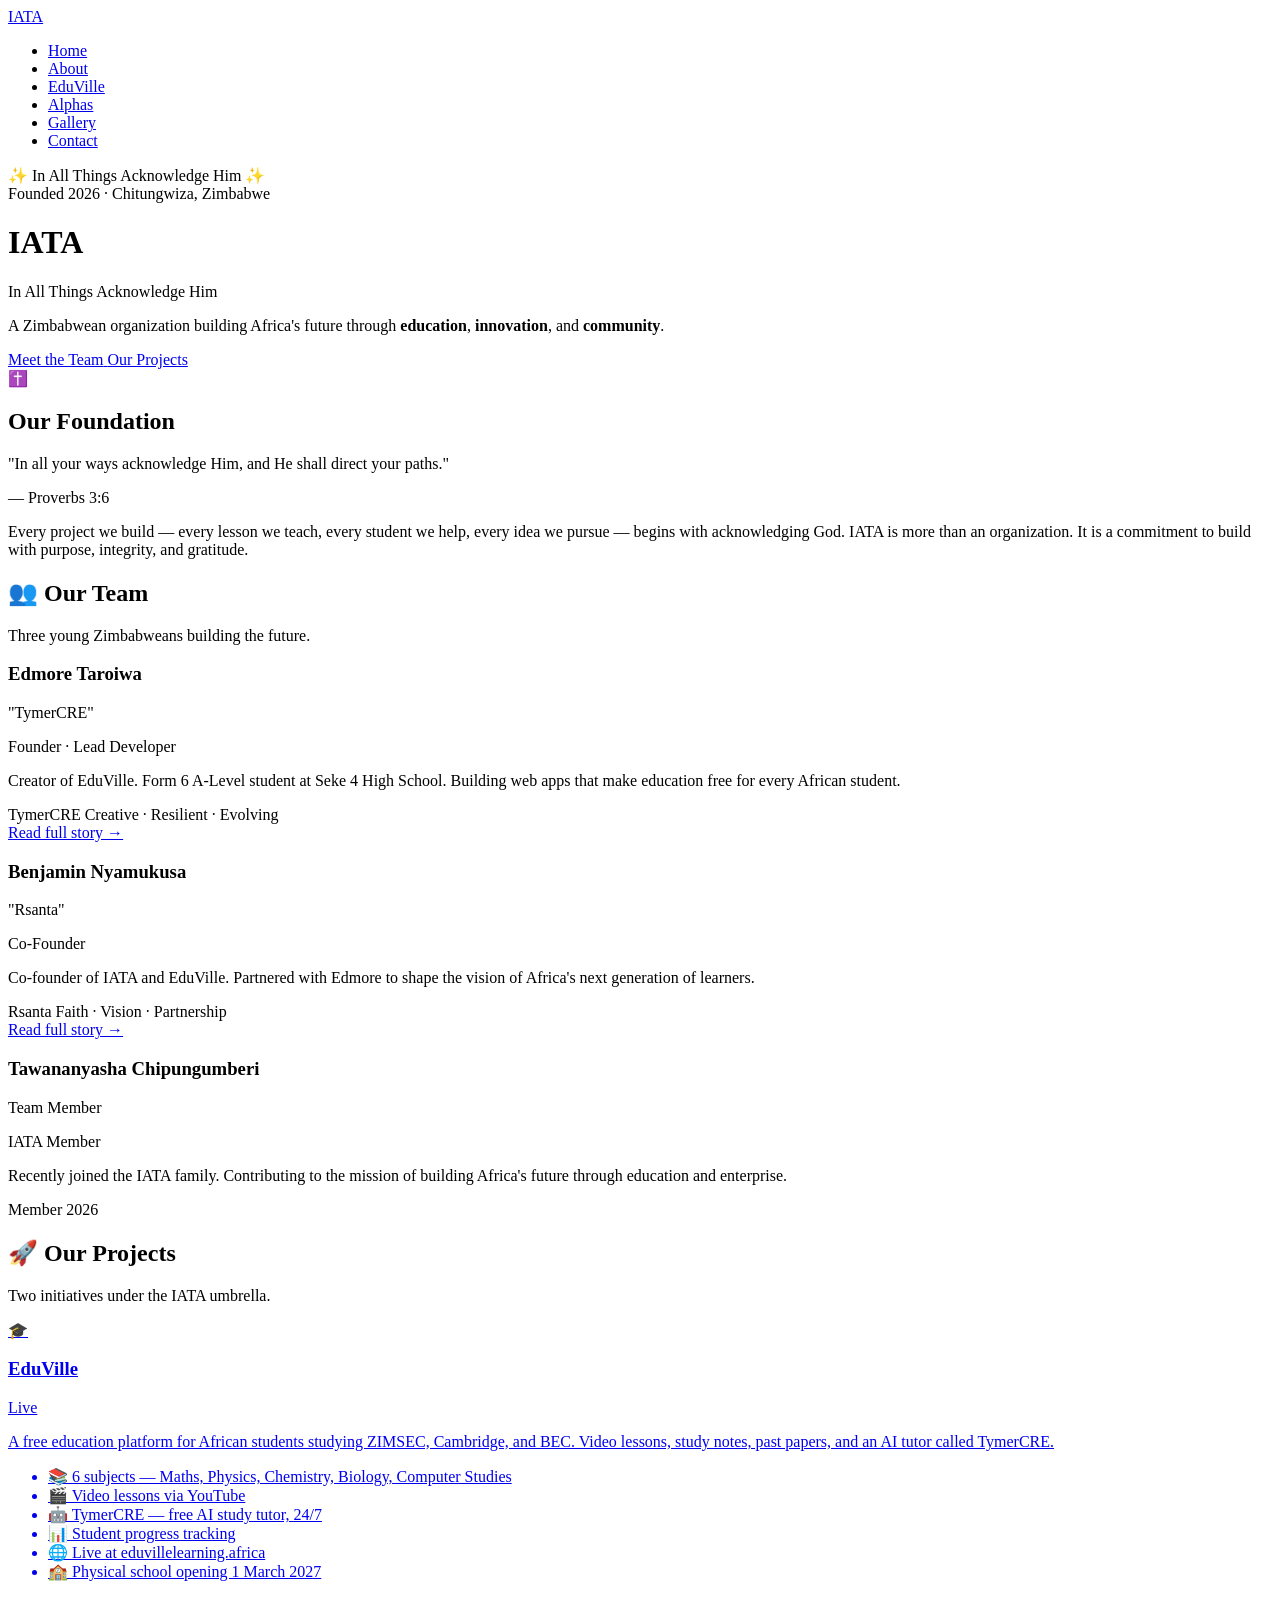
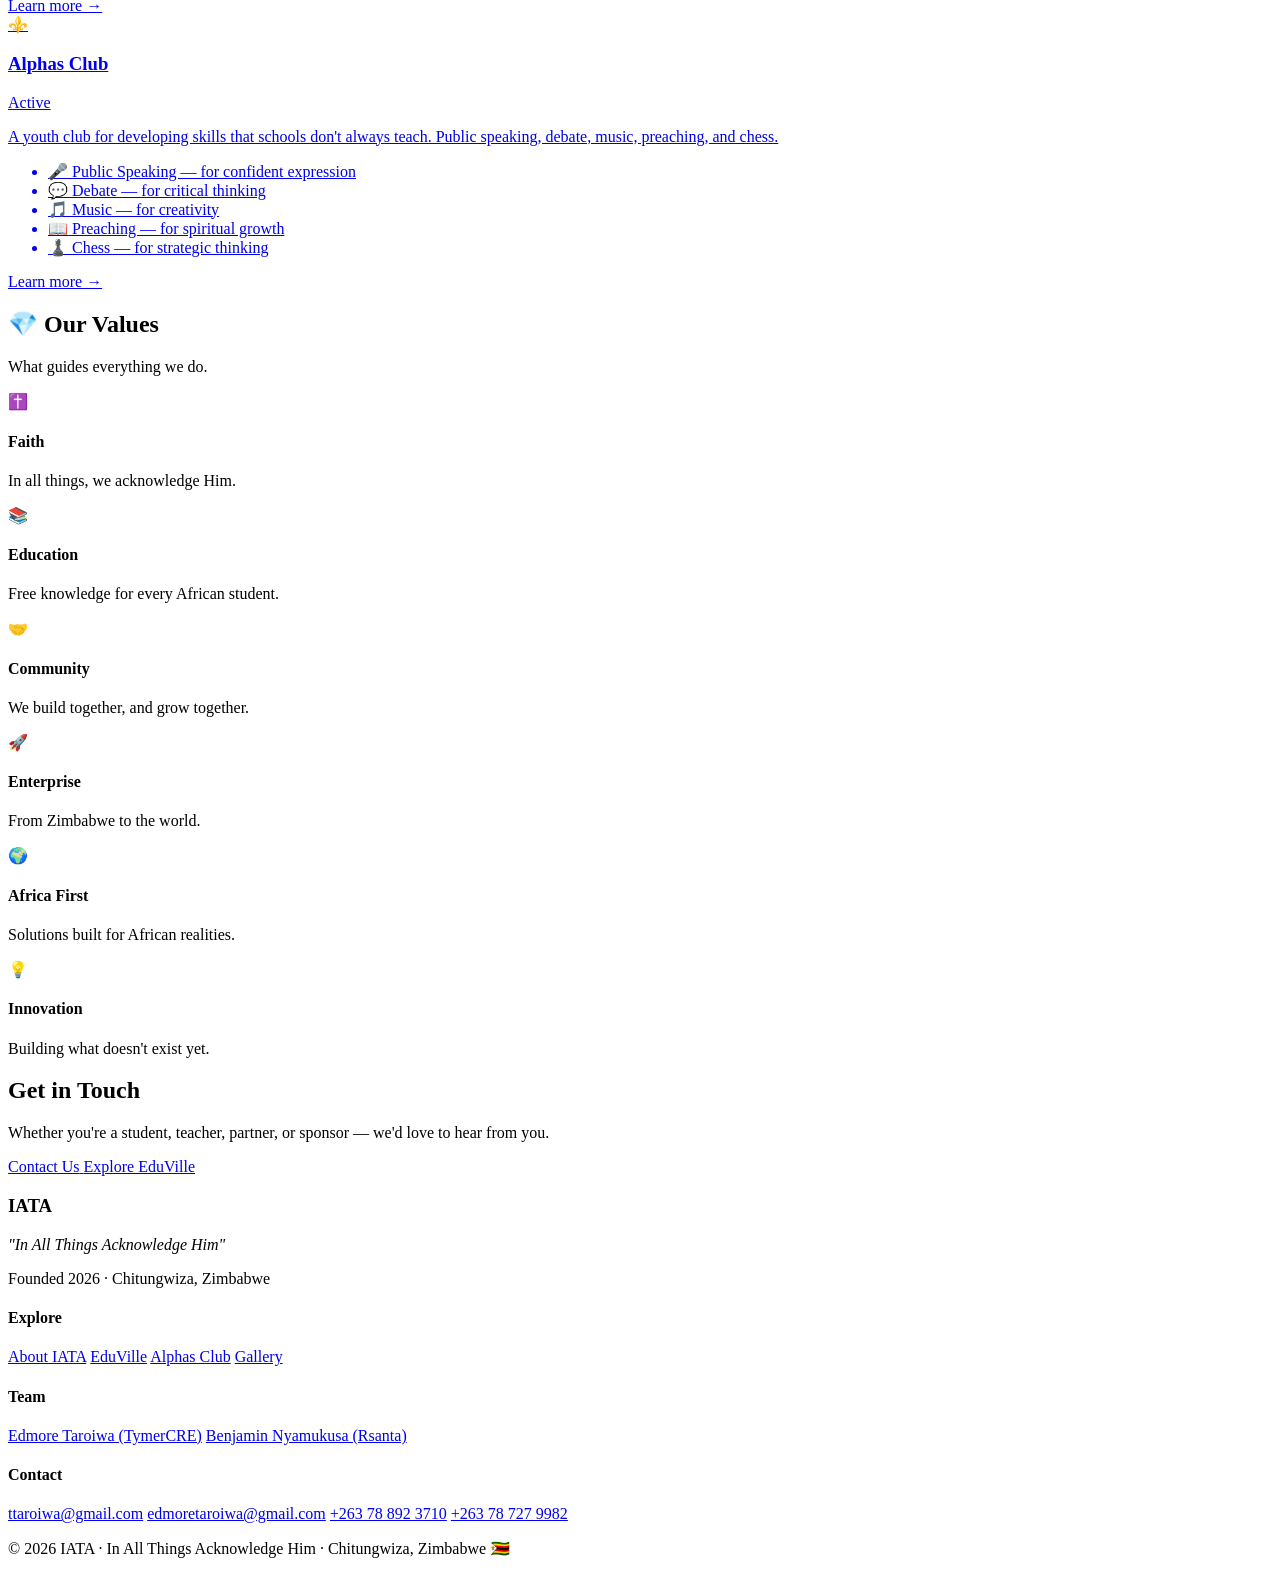
==== index.html @ 7bd31d56 "Create index.html for IATA website Added complete HTML structure for the IATA website, including met" ====
<!DOCTYPE html>
<html lang="en">
<head>
  <meta charset="UTF-8">
  <meta name="viewport" content="width=device-width, initial-scale=1.0">
  <title>IATA — In All Things Acknowledge Him</title>
  <meta name="description" content="IATA is a Zimbabwean organization founded in 2026 by Edmore Taroiwa and Benjamin Nyamukusa. Home of EduVille (free education platform) and Alphas Club (public speaking, debate, music, chess).">
  <meta name="keywords" content="IATA, In All Things Acknowledge Him, Edmore Taroiwa, Benjamin Nyamukusa, TymerCRE, Rsanta, EduVille, Alphas Club, Chitungwiza, Zimbabwe">
  <meta name="theme-color" content="#0d1117">
  <link rel="icon" type="image/png" href="assets/images/logo-iata.png">

  <!-- Open Graph -->
  <meta property="og:title" content="IATA — In All Things Acknowledge Him">
  <meta property="og:description" content="A Zimbabwean organization building Africa's future through education, innovation, and community.">
  <meta property="og:type" content="website">
  <meta property="og:url" content="https://iata-group.github.io/">

  <!-- Fonts -->
  <link rel="preconnect" href="https://fonts.googleapis.com">
  <link rel="preconnect" href="https://fonts.gstatic.com" crossorigin>
  <link href="https://fonts.googleapis.com/css2?family=Cormorant+Garamond:ital,wght@0,500;0,700;1,500&family=Instrument+Sans:wght@400;500;600;700&family=JetBrains+Mono:wght@400;500&display=swap" rel="stylesheet">

  <!-- CSS -->
  <link rel="stylesheet" href="assets/css/style.css">

  <!-- Lucide Icons -->
  <script src="https://unpkg.com/lucide@latest"></script>
</head>
<body>

  <!-- NAVBAR -->
  <nav class="navbar" aria-label="Main">
    <a href="index.html" class="logo">
      <img src="assets/images/logo-iata.png" alt="IATA" class="logo-img" onerror="this.style.display='none'; this.nextElementSibling.style.display='inline';">
      <span class="logo-fallback" style="display:none;">IATA</span>
    </a>

    <ul class="nav-links">
      <li><a href="index.html" class="active">Home</a></li>
      <li><a href="iata.html">About</a></li>
      <li><a href="eduville.html">EduVille</a></li>
      <li><a href="alphas.html">Alphas</a></li>
      <li><a href="gallery.html">Gallery</a></li>
      <li><a href="contact.html" class="btn-contact">Contact</a></li>
    </ul>
  </nav>

  <!-- MOTTO BAR -->
  <div class="motto-bar">✨ In All Things Acknowledge Him ✨</div>

  <!-- HERO -->
  <header class="hero">
    <div class="hero-badge">Founded 2026 · Chitungwiza, Zimbabwe</div>
    <h1>IATA</h1>
    <p class="hero-subtitle">In All Things Acknowledge Him</p>
    <p class="hero-mission">A Zimbabwean organization building Africa's future through <strong>education</strong>, <strong>innovation</strong>, and <strong>community</strong>.</p>

    <div class="hero-actions">
      <a href="#team" class="btn btn-gold">
        <i data-lucide="users" class="icon"></i>
        <span>Meet the Team</span>
      </a>
      <a href="#projects" class="btn btn-outline">
        <i data-lucide="rocket" class="icon"></i>
        <span>Our Projects</span>
      </a>
    </div>
  </header>

  <!-- MISSION -->
  <section class="section mission-section">
    <div class="container">
      <div class="mission-card">
        <div class="mission-icon">✝️</div>
        <h2>Our Foundation</h2>
        <p class="mission-quote">"In all your ways acknowledge Him, and He shall direct your paths."</p>
        <p class="mission-reference">— Proverbs 3:6</p>
        <p class="mission-text">Every project we build — every lesson we teach, every student we help, every idea we pursue — begins with acknowledging God. IATA is more than an organization. It is a commitment to build with purpose, integrity, and gratitude.</p>
      </div>
    </div>
  </section>

  <!-- TEAM -->
  <section id="team" class="section">
    <div class="container">
      <div class="section-heading-row">
        <h2 class="section-heading">👥 Our Team</h2>
        <p class="section-sub">Three young Zimbabweans building the future.</p>
      </div>

      <div class="team-grid">

        <!-- Edmore -->
        <div class="team-card">
          <div class="team-photo">
            <img src="assets/images/edmore.jpg" alt="Edmore Taroiwa" onerror="this.style.display='none'; this.parentElement.classList.add('placeholder');">
            <div class="photo-placeholder" style="display:none;">👨‍💻</div>
          </div>
          <div class="team-info">
            <h3>Edmore Taroiwa</h3>
            <p class="team-nickname">"TymerCRE"</p>
            <p class="team-role">Founder · Lead Developer</p>
            <p class="team-bio">Creator of EduVille. Form 6 A-Level student at Seke 4 High School. Building web apps that make education free for every African student.</p>
            <div class="team-tags">
              <span class="tag tag-gold">TymerCRE</span>
              <span class="tag">Creative · Resilient · Evolving</span>
            </div>
            <a href="edmore.html" class="team-link">Read full story →</a>
          </div>
        </div>

        <!-- Benjamin -->
        <div class="team-card">
          <div class="team-photo">
            <img src="assets/images/benjamin.jpg" alt="Benjamin Nyamukusa" onerror="this.style.display='none'; this.parentElement.classList.add('placeholder');">
            <div class="photo-placeholder" style="display:none;">👨‍🎓</div>
          </div>
          <div class="team-info">
            <h3>Benjamin Nyamukusa</h3>
            <p class="team-nickname">"Rsanta"</p>
            <p class="team-role">Co-Founder</p>
            <p class="team-bio">Co-founder of IATA and EduVille. Partnered with Edmore to shape the vision of Africa's next generation of learners.</p>
            <div class="team-tags">
              <span class="tag tag-gold">Rsanta</span>
              <span class="tag">Faith · Vision · Partnership</span>
            </div>
            <a href="benjamin.html" class="team-link">Read full story →</a>
          </div>
        </div>

        <!-- Tawananyasha -->
        <div class="team-card">
          <div class="team-photo">
            <img src="assets/images/tawananyasha.jpg" alt="Tawananyasha Chipungumberi" onerror="this.style.display='none'; this.parentElement.classList.add('placeholder');">
            <div class="photo-placeholder" style="display:none;">👤</div>
          </div>
          <div class="team-info">
            <h3>Tawananyasha Chipungumberi</h3>
            <p class="team-nickname">Team Member</p>
            <p class="team-role">IATA Member</p>
            <p class="team-bio">Recently joined the IATA family. Contributing to the mission of building Africa's future through education and enterprise.</p>
            <div class="team-tags">
              <span class="tag">Member 2026</span>
            </div>
          </div>
        </div>

      </div>
    </div>
  </section>

  <!-- PROJECTS -->
  <section id="projects" class="section">
    <div class="container">
      <div class="section-heading-row">
        <h2 class="section-heading">🚀 Our Projects</h2>
        <p class="section-sub">Two initiatives under the IATA umbrella.</p>
      </div>

      <div class="projects-grid">

        <!-- EduVille -->
        <a href="eduville.html" class="project-card">
          <div class="project-header">
            <div class="project-icon">🎓</div>
            <h3>EduVille</h3>
            <span class="badge">Live</span>
          </div>
          <p class="project-desc">A free education platform for African students studying ZIMSEC, Cambridge, and BEC. Video lessons, study notes, past papers, and an AI tutor called TymerCRE.</p>
          <ul class="project-features">
            <li>📚 6 subjects — Maths, Physics, Chemistry, Biology, Computer Studies</li>
            <li>🎬 Video lessons via YouTube</li>
            <li>🤖 TymerCRE — free AI study tutor, 24/7</li>
            <li>📊 Student progress tracking</li>
            <li>🌐 Live at eduvillelearning.africa</li>
            <li>🏫 Physical school opening 1 March 2027</li>
          </ul>
          <div class="project-footer">
            <span>Learn more →</span>
          </div>
        </a>

        <!-- Alphas Club -->
        <a href="alphas.html" class="project-card">
          <div class="project-header">
            <div class="project-icon">⚜️</div>
            <h3>Alphas Club</h3>
            <span class="badge">Active</span>
          </div>
          <p class="project-desc">A youth club for developing skills that schools don't always teach. Public speaking, debate, music, preaching, and chess.</p>
          <ul class="project-features">
            <li>🎤 Public Speaking — for confident expression</li>
            <li>💬 Debate — for critical thinking</li>
            <li>🎵 Music — for creativity</li>
            <li>📖 Preaching — for spiritual growth</li>
            <li>♟️ Chess — for strategic thinking</li>
          </ul>
          <div class="project-footer">
            <span>Learn more →</span>
          </div>
        </a>

      </div>
    </div>
  </section>

  <!-- VALUES -->
  <section class="section values-section">
    <div class="container">
      <div class="section-heading-row">
        <h2 class="section-heading">💎 Our Values</h2>
        <p class="section-sub">What guides everything we do.</p>
      </div>

      <div class="values-grid">

        <div class="value-card">
          <div class="value-icon">✝️</div>
          <h4>Faith</h4>
          <p>In all things, we acknowledge Him.</p>
        </div>

        <div class="value-card">
          <div class="value-icon">📚</div>
          <h4>Education</h4>
          <p>Free knowledge for every African student.</p>
        </div>

        <div class="value-card">
          <div class="value-icon">🤝</div>
          <h4>Community</h4>
          <p>We build together, and grow together.</p>
        </div>

        <div class="value-card">
          <div class="value-icon">🚀</div>
          <h4>Enterprise</h4>
          <p>From Zimbabwe to the world.</p>
        </div>

        <div class="value-card">
          <div class="value-icon">🌍</div>
          <h4>Africa First</h4>
          <p>Solutions built for African realities.</p>
        </div>

        <div class="value-card">
          <div class="value-icon">💡</div>
          <h4>Innovation</h4>
          <p>Building what doesn't exist yet.</p>
        </div>

      </div>
    </div>
  </section>

  <!-- CTA -->
  <section class="section cta-section">
    <div class="container">
      <div class="cta-card">
        <h2>Get in Touch</h2>
        <p>Whether you're a student, teacher, partner, or sponsor — we'd love to hear from you.</p>
        <div class="cta-actions">
          <a href="contact.html" class="btn btn-gold">
            <i data-lucide="mail" class="icon"></i>
            <span>Contact Us</span>
          </a>
          <a href="eduville.html" class="btn btn-outline">
            <i data-lucide="book-open" class="icon"></i>
            <span>Explore EduVille</span>
          </a>
        </div>
      </div>
    </div>
  </section>

  <!-- FOOTER -->
  <footer>
    <div class="footer-content">

      <div class="footer-col">
        <h3>IATA</h3>
        <p class="footer-motto"><em>"In All Things Acknowledge Him"</em></p>
        <p>Founded 2026 · Chitungwiza, Zimbabwe</p>
      </div>

      <div class="footer-col">
        <h4>Explore</h4>
        <a href="iata.html">About IATA</a>
        <a href="eduville.html">EduVille</a>
        <a href="alphas.html">Alphas Club</a>
        <a href="gallery.html">Gallery</a>
      </div>

      <div class="footer-col">
        <h4>Team</h4>
        <a href="edmore.html">Edmore Taroiwa (TymerCRE)</a>
        <a href="benjamin.html">Benjamin Nyamukusa (Rsanta)</a>
      </div>

      <div class="footer-col">
        <h4>Contact</h4>
        <a href="mailto:ttaroiwa@gmail.com">ttaroiwa@gmail.com</a>
        <a href="mailto:edmoretaroiwa@gmail.com">edmoretaroiwa@gmail.com</a>
        <a href="tel:+263788923710">+263 78 892 3710</a>
        <a href="tel:+263787279982">+263 78 727 9982</a>
      </div>

    </div>
    <p class="copyright">© 2026 IATA · In All Things Acknowledge Him · Chitungwiza, Zimbabwe 🇿🇼</p>
  </footer>

  <script>
    document.addEventListener('DOMContentLoaded', () => {
      if (typeof lucide !== 'undefined') lucide.createIcons();

      // Smooth scroll for anchor links
      document.querySelectorAll('a[href^="#"]').forEach(link => {
        link.addEventListener('click', (e) => {
          const target = document.querySelector(link.getAttribute('href'));
          if (target) {
            e.preventDefault();
            target.scrollIntoView({ behavior: 'smooth' });
          }
        });
      });
    });
  </script>

</body>
</html>
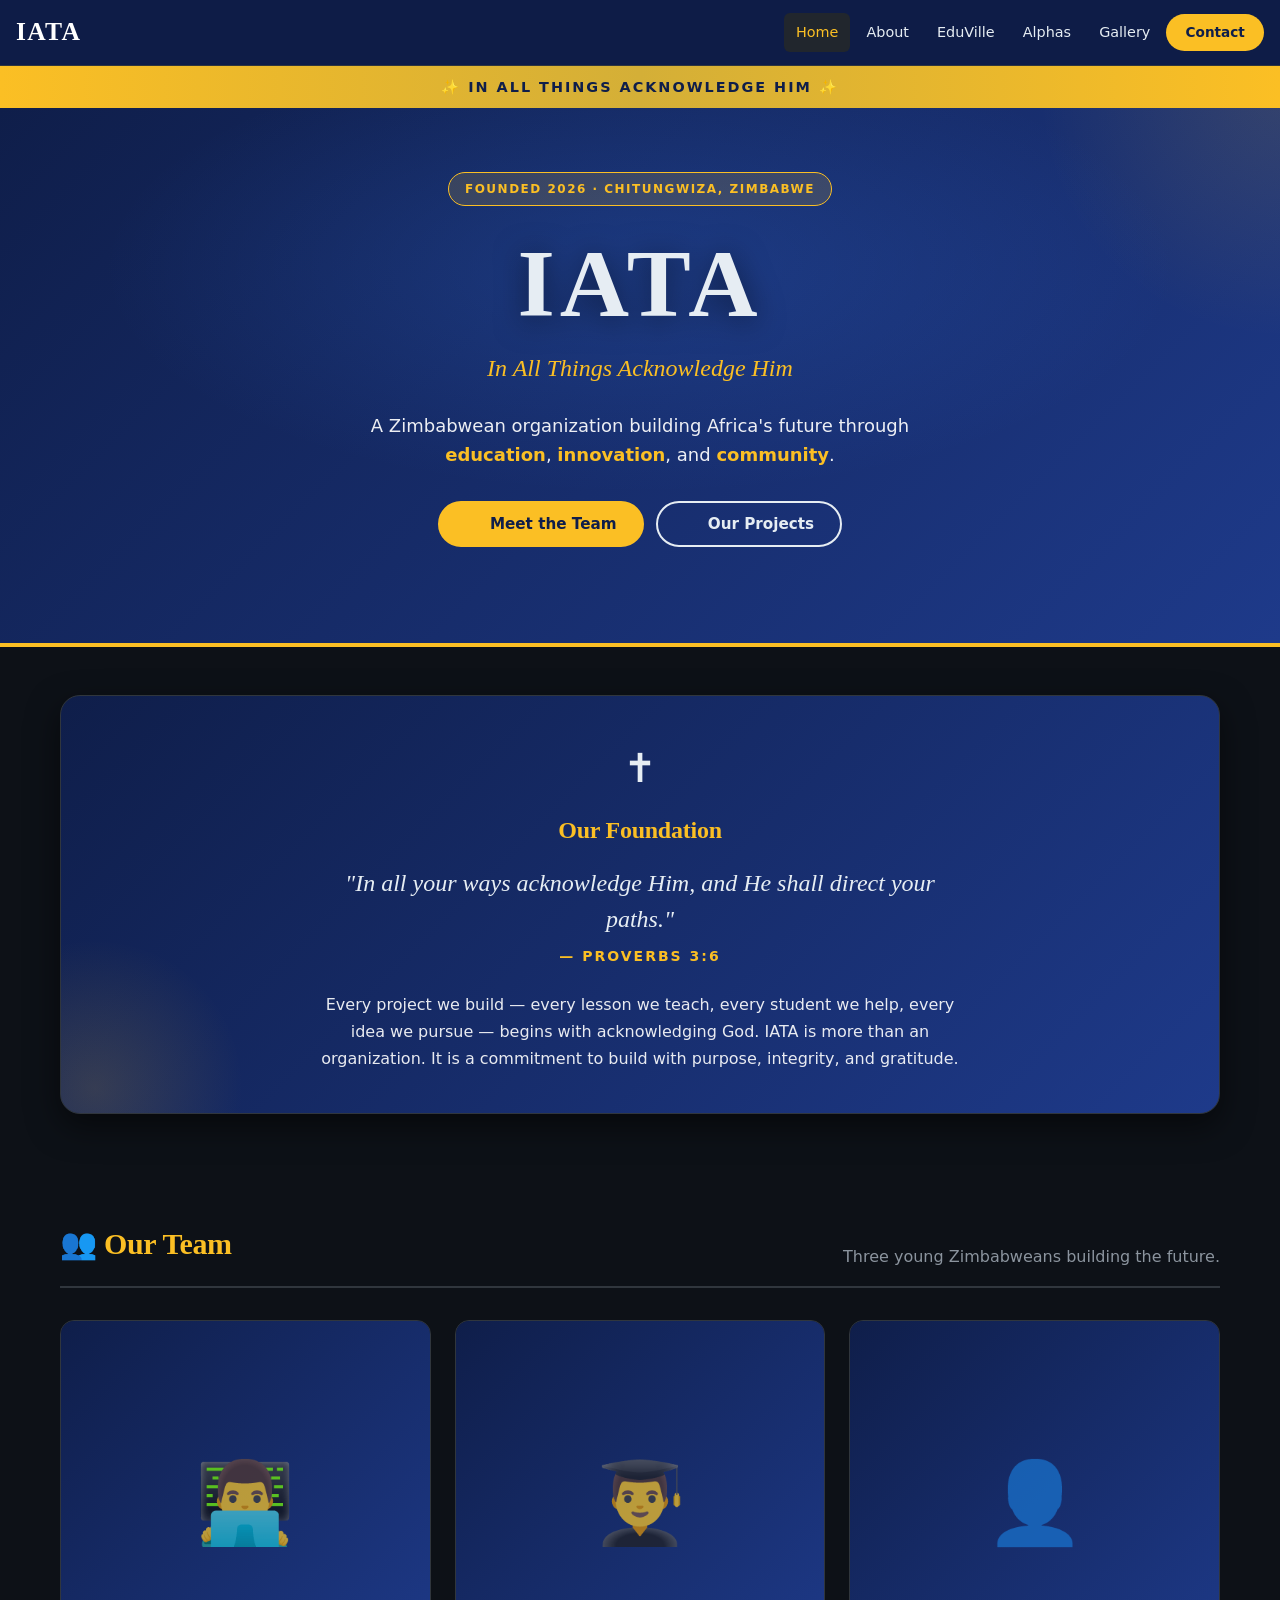
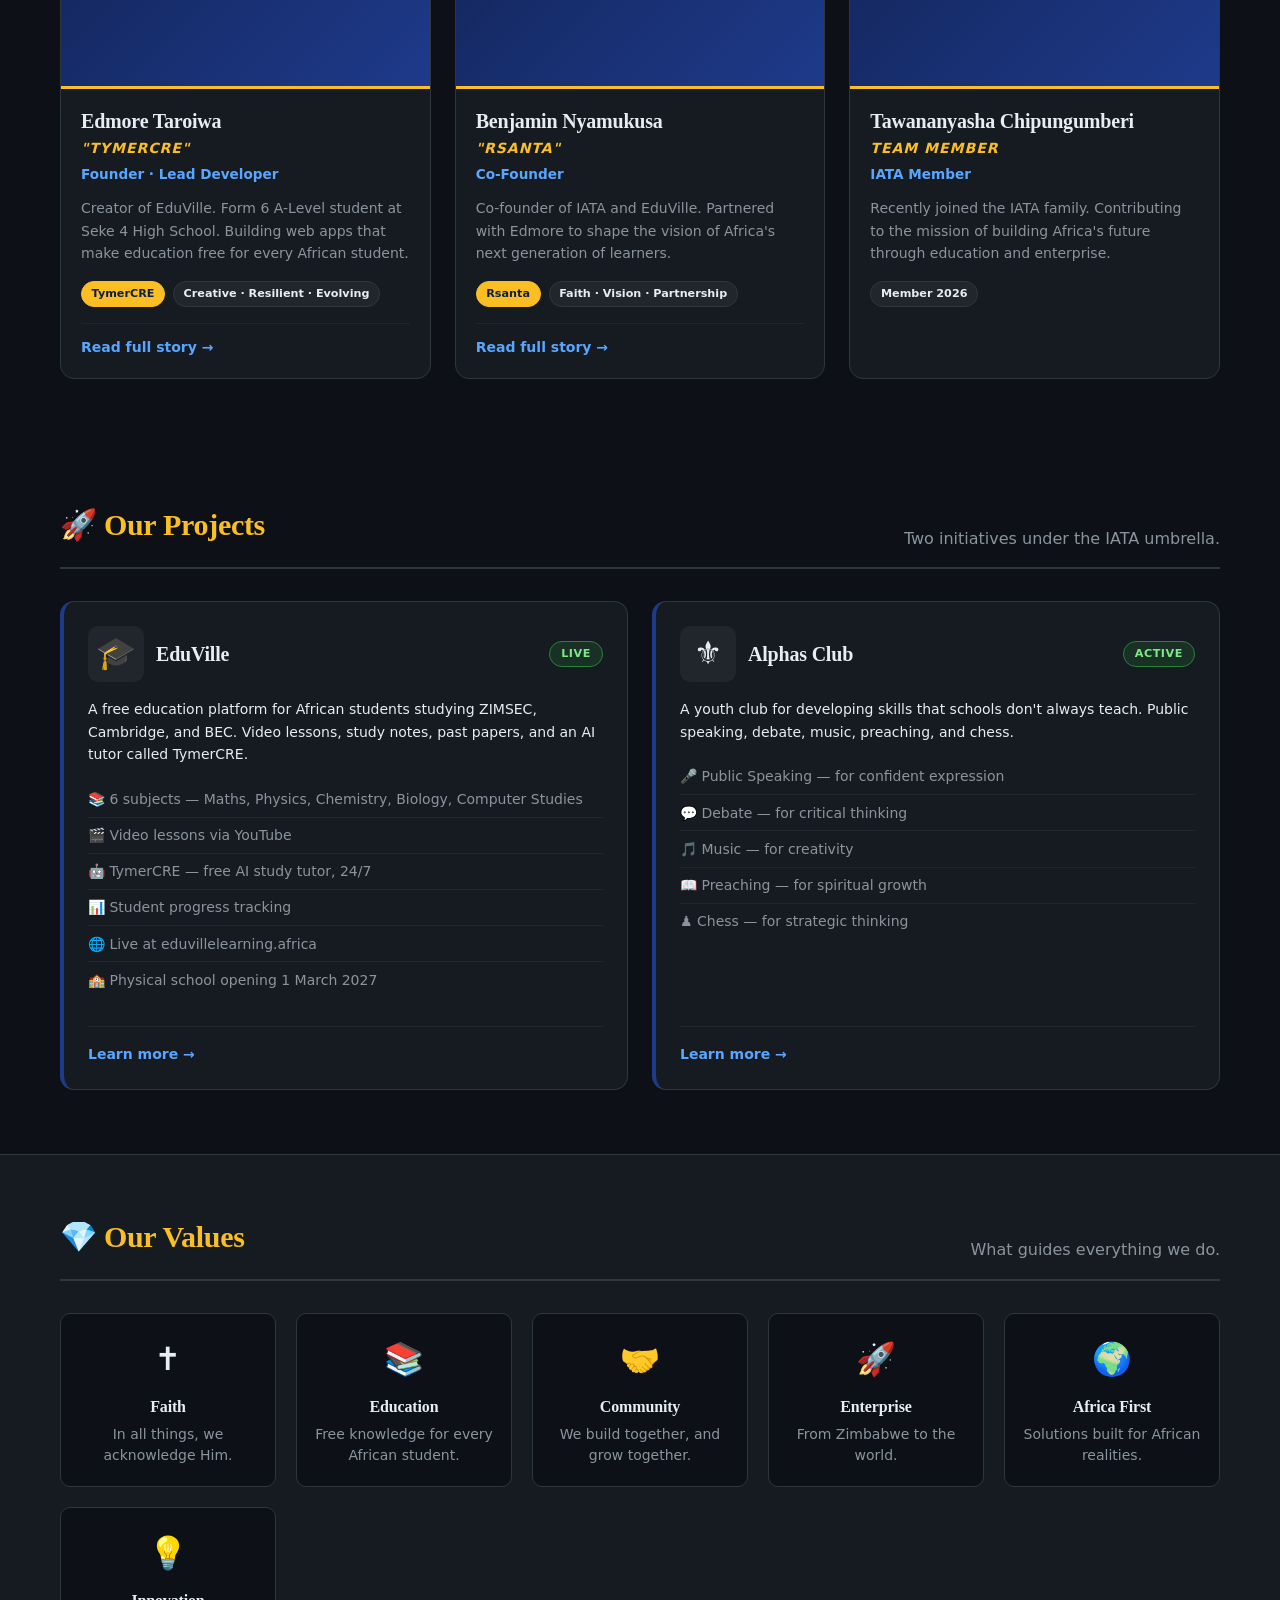
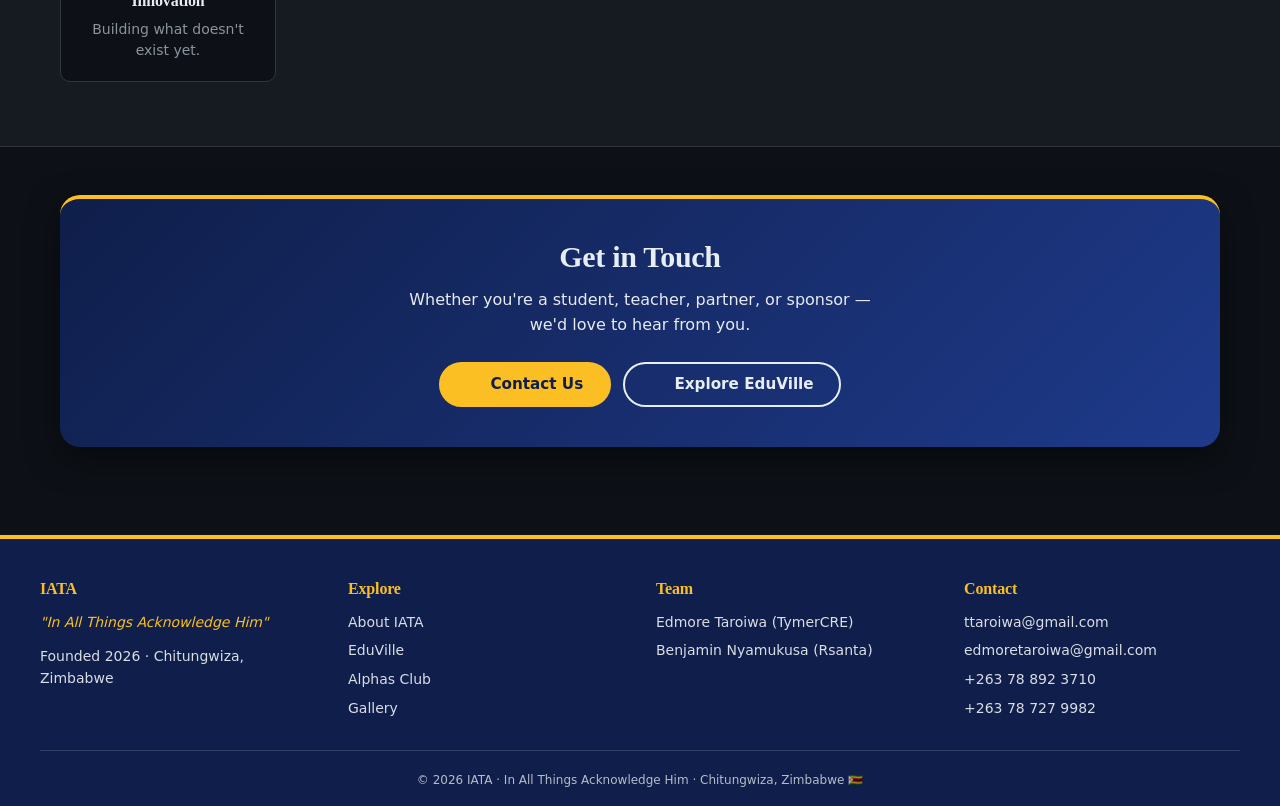
==== commit b8431b88: "Update index.html" ====
--- a/index.html
+++ b/index.html
@@ -7,6 +7,7 @@
   <meta name="description" content="IATA is a Zimbabwean organization founded in 2026 by Edmore Taroiwa and Benjamin Nyamukusa. Home of EduVille (free education platform) and Alphas Club (public speaking, debate, music, chess).">
   <meta name="keywords" content="IATA, In All Things Acknowledge Him, Edmore Taroiwa, Benjamin Nyamukusa, TymerCRE, Rsanta, EduVille, Alphas Club, Chitungwiza, Zimbabwe">
   <meta name="theme-color" content="#0d1117">
+<meta name="google-site-verification" content="qO4XvCnkP1AVlIOcgRaOkLqeZWPzgrWXomGRmd2XZ2I" />
   <link rel="icon" type="image/png" href="assets/images/logo-iata.png">
 
   <!-- Open Graph -->
--- a/assets/css/style.css
+++ b/assets/css/style.css
@@ -0,0 +1,1475 @@
+/* ============================================================
+   IATA — In All Things Acknowledge Him
+   Complete Design System
+   ============================================================ */
+
+/* ============================================================
+   1. DESIGN TOKENS
+   ============================================================ */
+
+:root {
+  /* Backgrounds */
+  --bg-primary:      #0d1117;
+  --bg-secondary:    #161b22;
+  --bg-tertiary:     #21262d;
+  --bg-elevated:     #30363d;
+
+  /* Text */
+  --text-primary:    #e6edf3;
+  --text-secondary:  #8b949e;
+  --text-bright:     #ffffff;
+  --text-dim:        #6e7681;
+
+  /* Brand — IATA */
+  --iata-blue:       #1E3A8A;
+  --iata-blue-light: #58a6ff;
+  --iata-blue-dark:  #0F1E4A;
+  --gold:            #FBBF24;
+  --gold-dark:       #D4AF37;
+
+  /* Accents */
+  --green:           #238636;
+  --green-hover:     #2ea043;
+  --purple:          #a371f7;
+  --red:             #da3633;
+
+  /* Borders */
+  --border:          #30363d;
+  --border-muted:    #21262d;
+  --border-strong:   #484f58;
+
+  /* Shadows */
+  --shadow-sm:  0 1px 3px rgba(0, 0, 0, 0.3);
+  --shadow-md:  0 4px 12px rgba(0, 0, 0, 0.4);
+  --shadow-lg:  0 12px 32px rgba(0, 0, 0, 0.5);
+  --shadow-glow: 0 10px 40px rgba(251, 191, 36, 0.15);
+
+  /* Radii */
+  --r-sm:  6px;
+  --r-md:  10px;
+  --r-lg:  14px;
+  --r-xl:  20px;
+  --r-full: 999px;
+
+  /* Spacing */
+  --s-1:  0.25rem;
+  --s-2:  0.5rem;
+  --s-3:  0.75rem;
+  --s-4:  1rem;
+  --s-5:  1.25rem;
+  --s-6:  1.5rem;
+  --s-8:  2rem;
+  --s-10: 2.5rem;
+  --s-12: 3rem;
+  --s-16: 4rem;
+
+  /* Fonts */
+  --font-body: 'Instrument Sans', system-ui, -apple-system, BlinkMacSystemFont, sans-serif;
+  --font-head: 'Cormorant Garamond', Georgia, serif;
+  --font-mono: 'JetBrains Mono', monospace;
+
+  /* Sizes */
+  --fs-xs:   0.75rem;
+  --fs-sm:   0.875rem;
+  --fs-base: 1rem;
+  --fs-lg:   1.125rem;
+  --fs-xl:   1.25rem;
+  --fs-2xl:  1.5rem;
+  --fs-3xl:  1.875rem;
+  --fs-4xl:  2.25rem;
+  --fs-5xl:  3rem;
+
+  /* Motion */
+  --ease: cubic-bezier(0.4, 0, 0.2, 1);
+  --dur-fast: 150ms;
+  --dur-base: 250ms;
+  --dur-slow: 400ms;
+}
+
+/* ============================================================
+   2. RESET & BASE
+   ============================================================ */
+
+*, *::before, *::after {
+  margin: 0;
+  padding: 0;
+  box-sizing: border-box;
+}
+
+html {
+  -webkit-text-size-adjust: 100%;
+  scroll-behavior: smooth;
+  scroll-padding-top: 80px;
+}
+
+body {
+  font-family: var(--font-body);
+  font-size: var(--fs-base);
+  line-height: 1.6;
+  color: var(--text-primary);
+  background: var(--bg-primary);
+  -webkit-font-smoothing: antialiased;
+  overflow-x: hidden;
+}
+
+img {
+  max-width: 100%;
+  height: auto;
+  display: block;
+}
+
+a {
+  color: var(--iata-blue-light);
+  text-decoration: none;
+  transition: color var(--dur-fast) var(--ease);
+}
+
+a:hover {
+  color: var(--gold);
+}
+
+/* ============================================================
+   3. TYPOGRAPHY
+   ============================================================ */
+
+h1, h2, h3, h4, h5, h6 {
+  font-family: var(--font-head);
+  font-weight: 700;
+  line-height: 1.2;
+  color: var(--text-bright);
+  margin-bottom: var(--s-3);
+  letter-spacing: -0.01em;
+}
+
+h1 { font-size: clamp(var(--fs-3xl), 6vw, var(--fs-5xl)); }
+h2 { font-size: clamp(var(--fs-2xl), 4vw, var(--fs-3xl)); }
+h3 { font-size: var(--fs-xl); }
+h4 { font-size: var(--fs-lg); }
+
+p {
+  margin-bottom: var(--s-3);
+  color: var(--text-primary);
+}
+
+/* ============================================================
+   4. NAVBAR
+   ============================================================ */
+
+.navbar {
+  display: flex;
+  align-items: center;
+  gap: var(--s-4);
+  padding: var(--s-3) var(--s-4);
+  background: rgba(15, 30, 74, 0.95);
+  backdrop-filter: blur(10px);
+  border-bottom: 1px solid var(--border);
+  position: sticky;
+  top: 0;
+  z-index: 100;
+  min-height: 64px;
+}
+
+.logo {
+  display: flex;
+  align-items: center;
+  gap: var(--s-2);
+  font-family: var(--font-head);
+  font-size: 1.5rem;
+  font-weight: 700;
+  color: var(--text-bright);
+  flex-shrink: 0;
+}
+
+.logo:hover { color: var(--gold); text-decoration: none; }
+
+.logo-img {
+  height: 40px;
+  width: auto;
+  max-width: 120px;
+  object-fit: contain;
+}
+
+.logo-fallback {
+  font-family: var(--font-head);
+  font-size: 1.6rem;
+  font-weight: 700;
+  color: var(--text-bright);
+  letter-spacing: 0.05em;
+}
+
+.nav-links {
+  display: flex;
+  list-style: none;
+  gap: var(--s-1);
+  margin-left: auto;
+  align-items: center;
+  flex-wrap: wrap;
+}
+
+.nav-links a {
+  color: var(--text-primary);
+  font-size: 0.9rem;
+  font-weight: 500;
+  padding: var(--s-2) var(--s-3);
+  border-radius: var(--r-sm);
+  transition: all var(--dur-fast) var(--ease);
+  display: inline-block;
+}
+
+.nav-links a:hover,
+.nav-links a.active {
+  color: var(--gold);
+  background: var(--bg-tertiary);
+  text-decoration: none;
+}
+
+.btn-contact {
+  background: var(--gold) !important;
+  color: var(--iata-blue-dark) !important;
+  padding: 0.5rem 1.2rem !important;
+  border-radius: var(--r-full) !important;
+  font-weight: 700 !important;
+  font-size: 0.85rem !important;
+}
+
+.btn-contact:hover {
+  background: var(--gold-dark) !important;
+  color: var(--white) !important;
+}
+
+/* ============================================================
+   5. MOTTO BAR
+   ============================================================ */
+
+.motto-bar {
+  background: linear-gradient(90deg, var(--gold), var(--gold-dark), var(--gold));
+  color: var(--iata-blue-dark);
+  text-align: center;
+  padding: 0.6rem var(--s-4);
+  font-weight: 700;
+  font-size: 0.9rem;
+  letter-spacing: 2px;
+  text-transform: uppercase;
+}
+
+/* ============================================================
+   6. LAYOUT
+   ============================================================ */
+
+.container {
+  max-width: 1200px;
+  margin: 0 auto;
+  padding: 0 var(--s-5);
+}
+
+.section {
+  padding: var(--s-16) 0;
+}
+
+.section-heading {
+  font-size: clamp(var(--fs-2xl), 4vw, var(--fs-3xl));
+  color: var(--gold);
+  margin-bottom: var(--s-2);
+  display: block;
+}
+
+.section-heading-row {
+  display: flex;
+  justify-content: space-between;
+  align-items: flex-end;
+  flex-wrap: wrap;
+  gap: var(--s-3);
+  margin-bottom: var(--s-8);
+  padding-bottom: var(--s-4);
+  border-bottom: 2px solid var(--border);
+}
+
+.section-sub {
+  color: var(--text-secondary);
+  font-size: var(--fs-base);
+  margin: 0;
+}
+
+/* ============================================================
+   7. HERO
+   ============================================================ */
+
+.hero {
+  position: relative;
+  padding: var(--s-16) var(--s-5) calc(var(--s-16) + 2rem);
+  text-align: center;
+  background:
+    radial-gradient(60% 60% at 50% 30%, rgba(59, 130, 255, 0.18), transparent 70%),
+    linear-gradient(135deg, var(--iata-blue-dark), var(--iata-blue));
+  border-bottom: 4px solid var(--gold);
+  overflow: hidden;
+}
+
+.hero::before {
+  content: '';
+  position: absolute;
+  top: -50%; right: -20%;
+  width: 500px; height: 500px;
+  background: radial-gradient(circle, rgba(251, 191, 36, 0.12), transparent 70%);
+  pointer-events: none;
+}
+
+.hero-badge {
+  display: inline-block;
+  padding: 0.4rem 1rem;
+  background: rgba(251, 191, 36, 0.15);
+  border: 1px solid var(--gold);
+  border-radius: var(--r-full);
+  color: var(--gold);
+  font-size: 0.75rem;
+  font-weight: 700;
+  text-transform: uppercase;
+  letter-spacing: 1.5px;
+  margin-bottom: var(--s-5);
+  position: relative;
+}
+
+.hero h1 {
+  color: var(--white);
+  font-size: clamp(3rem, 12vw, 6rem);
+  letter-spacing: 0.05em;
+  margin-bottom: var(--s-2);
+  position: relative;
+  text-shadow: 0 4px 30px rgba(0, 0, 0, 0.5);
+}
+
+.hero-subtitle {
+  font-family: var(--font-head);
+  font-size: clamp(var(--fs-lg), 3vw, var(--fs-2xl));
+  font-style: italic;
+  color: var(--gold);
+  margin-bottom: var(--s-6);
+  position: relative;
+}
+
+.hero-mission {
+  max-width: 620px;
+  margin: 0 auto var(--s-8);
+  font-size: var(--fs-lg);
+  color: rgba(255, 255, 255, 0.92);
+  line-height: 1.6;
+  position: relative;
+}
+
+.hero-mission strong {
+  color: var(--gold);
+  font-weight: 700;
+}
+
+.hero-actions {
+  display: flex;
+  gap: var(--s-3);
+  justify-content: center;
+  flex-wrap: wrap;
+  position: relative;
+}
+
+/* ============================================================
+   8. BUTTONS
+   ============================================================ */
+
+.btn {
+  display: inline-flex;
+  align-items: center;
+  justify-content: center;
+  gap: var(--s-2);
+  padding: 0.8rem 1.6rem;
+  font-family: inherit;
+  font-size: 0.95rem;
+  font-weight: 600;
+  line-height: 1;
+  border-radius: var(--r-full);
+  border: 2px solid transparent;
+  cursor: pointer;
+  transition: all var(--dur-base) var(--ease);
+  text-decoration: none;
+  white-space: nowrap;
+}
+
+.btn:hover { text-decoration: none; transform: translateY(-2px); }
+
+.btn-gold {
+  background: var(--gold);
+  color: var(--iata-blue-dark);
+  border-color: var(--gold);
+}
+
+.btn-gold:hover {
+  background: var(--gold-dark);
+  border-color: var(--gold-dark);
+  color: var(--white);
+  box-shadow: var(--shadow-glow);
+}
+
+.btn-outline {
+  background: transparent;
+  color: var(--white);
+  border-color: var(--white);
+}
+
+.btn-outline:hover {
+  background: var(--white);
+  color: var(--iata-blue-dark);
+}
+
+.icon { width: 16px; height: 16px; }
+
+/* ============================================================
+   9. MISSION CARD
+   ============================================================ */
+
+.mission-section { padding: var(--s-12) 0; }
+
+.mission-card {
+  background: linear-gradient(135deg, var(--iata-blue-dark), var(--iata-blue));
+  border: 1px solid var(--border);
+  border-radius: var(--r-xl);
+  padding: var(--s-10) var(--s-6);
+  text-align: center;
+  color: var(--white);
+  box-shadow: var(--shadow-lg);
+  position: relative;
+  overflow: hidden;
+}
+
+.mission-card::before {
+  content: '';
+  position: absolute;
+  bottom: -30%; left: -10%;
+  width: 300px; height: 300px;
+  background: radial-gradient(circle, rgba(251, 191, 36, 0.15), transparent 70%);
+  pointer-events: none;
+}
+
+.mission-icon {
+  font-size: 2.5rem;
+  margin-bottom: var(--s-4);
+}
+
+.mission-card h2 {
+  color: var(--gold);
+  font-size: var(--fs-2xl);
+  margin-bottom: var(--s-5);
+}
+
+.mission-quote {
+  font-family: var(--font-head);
+  font-size: clamp(var(--fs-xl), 3vw, var(--fs-2xl));
+  font-style: italic;
+  color: var(--white);
+  max-width: 640px;
+  margin: 0 auto var(--s-2);
+  line-height: 1.5;
+}
+
+.mission-reference {
+  color: var(--gold);
+  font-weight: 700;
+  font-size: var(--fs-sm);
+  text-transform: uppercase;
+  letter-spacing: 2px;
+  margin-bottom: var(--s-6);
+}
+
+.mission-text {
+  color: rgba(255, 255, 255, 0.9);
+  max-width: 640px;
+  margin: 0 auto;
+  font-size: var(--fs-base);
+  line-height: 1.7;
+}
+
+/* ============================================================
+   10. TEAM CARDS
+   ============================================================ */
+
+.team-grid {
+  display: grid;
+  grid-template-columns: repeat(auto-fit, minmax(280px, 1fr));
+  gap: var(--s-6);
+}
+
+.team-card {
+  background: var(--bg-secondary);
+  border: 1px solid var(--border);
+  border-radius: var(--r-lg);
+  overflow: hidden;
+  transition: all var(--dur-base) var(--ease);
+  display: flex;
+  flex-direction: column;
+}
+
+.team-card:hover {
+  border-color: var(--gold);
+  transform: translateY(-6px);
+  box-shadow: var(--shadow-lg);
+}
+
+.team-photo {
+  width: 100%;
+  aspect-ratio: 1 / 1;
+  background: linear-gradient(135deg, var(--iata-blue-dark), var(--iata-blue));
+  display: flex;
+  align-items: center;
+  justify-content: center;
+  overflow: hidden;
+  border-bottom: 3px solid var(--gold);
+  position: relative;
+}
+
+.team-photo img {
+  width: 100%;
+  height: 100%;
+  object-fit: cover;
+}
+
+.team-photo.placeholder .photo-placeholder {
+  display: block !important;
+}
+
+.photo-placeholder {
+  font-size: 5rem;
+  color: var(--gold);
+  opacity: 0.7;
+}
+
+.team-info {
+  padding: var(--s-5);
+  display: flex;
+  flex-direction: column;
+  flex: 1;
+}
+
+.team-info h3 {
+  color: var(--white);
+  font-size: var(--fs-xl);
+  margin-bottom: 0.2rem;
+  font-family: var(--font-head);
+}
+
+.team-nickname {
+  color: var(--gold);
+  font-weight: 700;
+  font-size: var(--fs-sm);
+  text-transform: uppercase;
+  letter-spacing: 1px;
+  margin-bottom: 0.3rem;
+  font-style: italic;
+}
+
+.team-role {
+  color: var(--iata-blue-light);
+  font-weight: 600;
+  font-size: 0.85rem;
+  margin-bottom: var(--s-3);
+}
+
+.team-bio {
+  color: var(--text-secondary);
+  font-size: var(--fs-sm);
+  line-height: 1.6;
+  margin-bottom: var(--s-4);
+}
+
+.team-tags {
+  display: flex;
+  flex-wrap: wrap;
+  gap: var(--s-2);
+  margin-bottom: var(--s-4);
+}
+
+.tag {
+  display: inline-block;
+  padding: 0.2rem 0.6rem;
+  font-size: 0.7rem;
+  font-weight: 600;
+  border-radius: var(--r-full);
+  background: var(--bg-tertiary);
+  color: var(--text-primary);
+  border: 1px solid var(--border);
+}
+
+.tag-gold {
+  background: var(--gold);
+  color: var(--iata-blue-dark);
+  border-color: var(--gold);
+}
+
+.team-link {
+  margin-top: auto;
+  color: var(--iata-blue-light);
+  font-weight: 600;
+  font-size: var(--fs-sm);
+  padding-top: var(--s-3);
+  border-top: 1px solid var(--border-muted);
+  display: block;
+}
+
+.team-link:hover { color: var(--gold); }
+
+/* ============================================================
+   11. PROJECT CARDS
+   ============================================================ */
+
+.projects-grid {
+  display: grid;
+  grid-template-columns: repeat(auto-fit, minmax(320px, 1fr));
+  gap: var(--s-6);
+}
+
+.project-card {
+  background: var(--bg-secondary);
+  border: 1px solid var(--border);
+  border-radius: var(--r-lg);
+  padding: var(--s-6);
+  transition: all var(--dur-base) var(--ease);
+  display: flex;
+  flex-direction: column;
+  text-decoration: none;
+  color: inherit;
+  border-left: 4px solid var(--iata-blue);
+}
+
+.project-card:hover {
+  border-left-color: var(--gold);
+  transform: translateY(-4px);
+  box-shadow: var(--shadow-lg);
+  text-decoration: none;
+}
+
+.project-header {
+  display: flex;
+  align-items: center;
+  gap: var(--s-3);
+  margin-bottom: var(--s-4);
+  flex-wrap: wrap;
+}
+
+.project-icon {
+  font-size: 2rem;
+  width: 56px;
+  height: 56px;
+  background: var(--bg-tertiary);
+  border-radius: var(--r-md);
+  display: flex;
+  align-items: center;
+  justify-content: center;
+  flex-shrink: 0;
+}
+
+.project-header h3 {
+  color: var(--white);
+  font-size: var(--fs-xl);
+  margin: 0;
+  flex: 1;
+}
+
+.badge {
+  display: inline-block;
+  padding: 0.2rem 0.7rem;
+  font-size: 0.7rem;
+  font-weight: 700;
+  border-radius: var(--r-full);
+  background: rgba(35, 134, 54, 0.2);
+  color: #7ee787;
+  border: 1px solid var(--green);
+  text-transform: uppercase;
+  letter-spacing: 0.5px;
+}
+
+.project-desc {
+  color: var(--text-primary);
+  font-size: var(--fs-sm);
+  line-height: 1.6;
+  margin-bottom: var(--s-4);
+}
+
+.project-features {
+  list-style: none;
+  padding: 0;
+  margin: 0 0 var(--s-4) 0;
+  flex: 1;
+}
+
+.project-features li {
+  padding: 0.4rem 0;
+  font-size: var(--fs-sm);
+  color: var(--text-secondary);
+  border-bottom: 1px solid var(--border-muted);
+}
+
+.project-features li:last-child { border-bottom: none; }
+
+.project-footer {
+  margin-top: var(--s-3);
+  padding-top: var(--s-4);
+  border-top: 1px solid var(--border-muted);
+  color: var(--iata-blue-light);
+  font-weight: 600;
+  font-size: var(--fs-sm);
+}
+
+.project-card:hover .project-footer {
+  color: var(--gold);
+}
+
+/* ============================================================
+   12. VALUES
+   ============================================================ */
+
+.values-section {
+  background: var(--bg-secondary);
+  border-top: 1px solid var(--border);
+  border-bottom: 1px solid var(--border);
+}
+
+.values-grid {
+  display: grid;
+  grid-template-columns: repeat(auto-fit, minmax(180px, 1fr));
+  gap: var(--s-5);
+}
+
+.value-card {
+  background: var(--bg-primary);
+  border: 1px solid var(--border);
+  border-radius: var(--r-md);
+  padding: var(--s-5) var(--s-4);
+  text-align: center;
+  transition: all var(--dur-base) var(--ease);
+}
+
+.value-card:hover {
+  border-color: var(--gold);
+  transform: translateY(-3px);
+}
+
+.value-icon {
+  font-size: 2rem;
+  margin-bottom: var(--s-3);
+}
+
+.value-card h4 {
+  color: var(--white);
+  font-size: var(--fs-base);
+  margin-bottom: var(--s-2);
+}
+
+.value-card p {
+  color: var(--text-secondary);
+  font-size: var(--fs-sm);
+  margin: 0;
+  line-height: 1.5;
+}
+
+/* ============================================================
+   13. CTA SECTION
+   ============================================================ */
+
+.cta-section { padding: var(--s-12) 0; }
+
+.cta-card {
+  background: linear-gradient(135deg, var(--iata-blue-dark), var(--iata-blue));
+  border-radius: var(--r-xl);
+  padding: var(--s-10) var(--s-6);
+  text-align: center;
+  color: var(--white);
+  border-top: 4px solid var(--gold);
+  box-shadow: var(--shadow-lg);
+}
+
+.cta-card h2 {
+  color: var(--white);
+  font-size: clamp(var(--fs-2xl), 4vw, var(--fs-3xl));
+  margin-bottom: var(--s-3);
+}
+
+.cta-card p {
+  color: rgba(255, 255, 255, 0.9);
+  max-width: 500px;
+  margin: 0 auto var(--s-6);
+  font-size: var(--fs-base);
+}
+
+.cta-actions {
+  display: flex;
+  gap: var(--s-3);
+  justify-content: center;
+  flex-wrap: wrap;
+}
+
+/* ============================================================
+   14. FOOTER
+   ============================================================ */
+
+footer {
+  background: var(--iata-blue-dark);
+  color: var(--text-primary);
+  padding: var(--s-10) var(--s-5) var(--s-4);
+  margin-top: var(--s-10);
+  border-top: 4px solid var(--gold);
+}
+
+.footer-content {
+  display: grid;
+  grid-template-columns: repeat(auto-fit, minmax(200px, 1fr));
+  gap: var(--s-8);
+  max-width: 1200px;
+  margin: 0 auto var(--s-6);
+}
+
+.footer-col h3,
+.footer-col h4 {
+  color: var(--gold);
+  margin-bottom: var(--s-3);
+  font-size: var(--fs-base);
+  font-family: var(--font-head);
+}
+
+.footer-col p,
+.footer-col a {
+  color: rgba(255, 255, 255, 0.85);
+  font-size: var(--fs-sm);
+  margin-bottom: 0.4rem;
+  display: block;
+}
+
+.footer-col a:hover {
+  color: var(--gold);
+  text-decoration: none;
+}
+
+.footer-motto {
+  color: var(--gold) !important;
+  font-style: italic;
+  margin-bottom: var(--s-3) !important;
+}
+
+.copyright {
+  text-align: center;
+  padding-top: var(--s-5);
+  border-top: 1px solid rgba(255, 255, 255, 0.15);
+  color: rgba(255, 255, 255, 0.7);
+  font-size: var(--fs-xs);
+  max-width: 1200px;
+  margin: 0 auto;
+}
+
+/* ============================================================
+   15. ANIMATIONS
+   ============================================================ */
+
+@keyframes fadeUp {
+  from { opacity: 0; transform: translateY(20px); }
+  to { opacity: 1; transform: translateY(0); }
+}
+
+@keyframes float {
+  0%, 100% { transform: translateY(0); }
+  50% { transform: translateY(-6px); }
+}
+
+.hero-badge,
+.hero h1,
+.hero-subtitle,
+.hero-mission,
+.hero-actions,
+.mission-card,
+.team-card,
+.project-card,
+.value-card,
+.cta-card {
+  animation: fadeUp 0.6s ease-out both;
+}
+
+.hero h1 { animation-delay: 0.1s; }
+.hero-subtitle { animation-delay: 0.2s; }
+.hero-mission { animation-delay: 0.3s; }
+.hero-actions { animation-delay: 0.4s; }
+
+/* Stagger cards */
+.team-card:nth-child(1) { animation-delay: 0.1s; }
+.team-card:nth-child(2) { animation-delay: 0.2s; }
+.team-card:nth-child(3) { animation-delay: 0.3s; }
+
+.project-card:nth-child(1) { animation-delay: 0.1s; }
+.project-card:nth-child(2) { animation-delay: 0.2s; }
+
+.value-card:nth-child(1) { animation-delay: 0.05s; }
+.value-card:nth-child(2) { animation-delay: 0.10s; }
+.value-card:nth-child(3) { animation-delay: 0.15s; }
+.value-card:nth-child(4) { animation-delay: 0.20s; }
+.value-card:nth-child(5) { animation-delay: 0.25s; }
+.value-card:nth-child(6) { animation-delay: 0.30s; }
+
+/* Reduced motion */
+@media (prefers-reduced-motion: reduce) {
+  *, *::before, *::after {
+    animation-duration: 0.01ms !important;
+    animation-iteration-count: 1 !important;
+    transition-duration: 0.01ms !important;
+  }
+}
+
+/* ============================================================
+   16. RESPONSIVE
+   ============================================================ */
+
+@media (max-width: 900px) {
+  .hero { padding: var(--s-12) var(--s-4) calc(var(--s-12) + 1rem); }
+  .section { padding: var(--s-10) 0; }
+}
+
+@media (max-width: 700px) {
+  .navbar {
+    flex-wrap: wrap;
+    padding: var(--s-2) var(--s-3);
+    gap: var(--s-2);
+  }
+
+  .logo-img { height: 32px; }
+  .logo-fallback { font-size: 1.3rem; }
+
+  .nav-links {
+    width: 100%;
+    justify-content: center;
+    gap: 0.2rem;
+  }
+
+  .nav-links a {
+    font-size: 0.8rem;
+    padding: 0.4rem 0.7rem;
+  }
+
+  .motto-bar {
+    font-size: 0.7rem;
+    letter-spacing: 1px;
+  }
+
+  .mission-card,
+  .cta-card {
+    padding: var(--s-8) var(--s-4);
+  }
+
+  .container {
+    padding: 0 var(--s-4);
+  }
+}
+
+@media (max-width: 480px) {
+  .team-grid,
+  .projects-grid {
+    grid-template-columns: 1fr;
+  }
+
+  .hero h1 { font-size: 3.5rem; }
+    }
+/* ============================================================
+   ABOUT PAGE — Extra Styles
+   ============================================================ */
+
+.about-text {
+  max-width: 780px;
+  margin: 0 auto;
+}
+
+.about-text p {
+  font-size: var(--fs-base);
+  line-height: 1.75;
+  color: var(--text-primary);
+  margin-bottom: var(--s-4);
+}
+
+.about-text strong { color: var(--text-bright); font-weight: 700; }
+.about-text em { color: var(--gold); font-style: italic; }
+
+.mission-vision-grid {
+  display: grid;
+  grid-template-columns: repeat(auto-fit, minmax(280px, 1fr));
+  gap: var(--s-6);
+  max-width: 900px;
+  margin: 0 auto;
+}
+
+.mv-card {
+  background: var(--bg-secondary);
+  border: 1px solid var(--border);
+  border-radius: var(--r-lg);
+  padding: var(--s-6) var(--s-5);
+  text-align: center;
+  border-top: 4px solid var(--gold);
+  transition: all var(--dur-base) var(--ease);
+}
+
+.mv-card:hover {
+  transform: translateY(-4px);
+  box-shadow: var(--shadow-md);
+  border-color: var(--gold);
+}
+
+.mv-icon {
+  font-size: 2.5rem;
+  margin-bottom: var(--s-3);
+}
+
+.mv-card h3 {
+  color: var(--gold);
+  font-size: var(--fs-xl);
+  margin-bottom: var(--s-3);
+}
+
+.mv-card p {
+  color: var(--text-secondary);
+  font-size: var(--fs-sm);
+  line-height: 1.6;
+  margin: 0;
+   }
+/* ============================================================
+   EDUVILLE PAGE — Extra Styles
+   ============================================================ */
+
+.eduville-hero {
+  background:
+    radial-gradient(60% 60% at 50% 30%, rgba(251, 191, 36, 0.20), transparent 70%),
+    linear-gradient(135deg, var(--iata-blue-dark), var(--green));
+}
+
+.eduville-hero h1 {
+  font-size: clamp(2.5rem, 8vw, 4rem);
+}
+/* ============================================================
+   ALPHAS CLUB PAGE — Extra Styles
+   ============================================================ */
+
+.alphas-hero {
+  background:
+    radial-gradient(60% 60% at 50% 30%, rgba(163, 113, 247, 0.20), transparent 70%),
+    linear-gradient(135deg, var(--iata-blue-dark), var(--purple));
+}
+
+.alphas-hero h1 {
+  font-size: clamp(2.5rem, 8vw, 4rem);
+}
+
+.alphas-hero .hero-badge {
+  background: rgba(163, 113, 247, 0.2);
+  border-color: var(--purple);
+  color: #d8b4fe;
+}
+
+.alphas-hero .hero-subtitle {
+  color: #d8b4fe;
+   }
+/* ============================================================
+   PROFILE PAGES — Edmore & Benjamin
+   ============================================================ */
+
+/* Big profile hero with photo */
+.profile-hero {
+  padding: var(--s-12) var(--s-5);
+  background:
+    radial-gradient(60% 60% at 50% 30%, rgba(251, 191, 36, 0.15), transparent 70%),
+    linear-gradient(135deg, var(--iata-blue-dark), var(--iata-blue));
+  border-bottom: 4px solid var(--gold);
+}
+
+.profile-hero-inner {
+  display: grid;
+  grid-template-columns: 220px 1fr;
+  gap: var(--s-8);
+  max-width: 1000px;
+  margin: 0 auto;
+  align-items: center;
+}
+
+@media (max-width: 700px) {
+  .profile-hero-inner {
+    grid-template-columns: 1fr;
+    text-align: center;
+  }
+}
+
+.profile-photo-large {
+  width: 220px;
+  height: 220px;
+  border-radius: 50%;
+  overflow: hidden;
+  border: 5px solid var(--gold);
+  background: linear-gradient(135deg, var(--iata-blue), var(--iata-blue-light));
+  display: flex;
+  align-items: center;
+  justify-content: center;
+  box-shadow: 0 12px 40px rgba(0, 0, 0, 0.4);
+  margin: 0 auto;
+}
+
+.profile-photo-large img {
+  width: 100%;
+  height: 100%;
+  object-fit: cover;
+}
+
+.profile-photo-large.placeholder .photo-placeholder-lg {
+  display: block !important;
+}
+
+.photo-placeholder-lg {
+  font-size: 6rem;
+  color: var(--gold);
+}
+
+.profile-hero-text h1 {
+  color: var(--white);
+  font-size: clamp(2rem, 6vw, 3rem);
+  margin-bottom: 0.4rem;
+  line-height: 1.1;
+}
+
+.tymercre-full {
+  font-family: var(--font-head);
+  font-style: italic;
+  color: var(--gold);
+  font-size: 1.1rem;
+  margin-bottom: var(--s-4);
+  letter-spacing: 0.05em;
+}
+
+.profile-tags {
+  display: flex;
+  gap: var(--s-2);
+  flex-wrap: wrap;
+  margin-top: var(--s-5);
+  justify-content: flex-start;
+}
+
+@media (max-width: 700px) {
+  .profile-tags {
+    justify-content: center;
+  }
+}
+
+/* Fact grid */
+.facts-grid {
+  display: grid;
+  grid-template-columns: repeat(auto-fit, minmax(220px, 1fr));
+  gap: var(--s-4);
+}
+
+.fact-card {
+  display: flex;
+  align-items: center;
+  gap: var(--s-3);
+  background: var(--bg-secondary);
+  border: 1px solid var(--border);
+  border-radius: var(--r-md);
+  padding: var(--s-4);
+  border-left: 4px solid var(--gold);
+  transition: all var(--dur-base) var(--ease);
+}
+
+.fact-card:hover {
+  transform: translateX(4px);
+  border-left-color: var(--iata-blue-light);
+}
+
+.fact-icon {
+  font-size: 1.8rem;
+  flex-shrink: 0;
+}
+
+.fact-label {
+  font-size: 0.75rem;
+  text-transform: uppercase;
+  letter-spacing: 1px;
+  color: var(--text-secondary);
+  margin-bottom: 0.2rem;
+  font-weight: 600;
+}
+
+.fact-value {
+  color: var(--text-bright);
+  font-size: 0.95rem;
+  font-weight: 500;
+  line-height: 1.35;
+}
+
+/* Timeline */
+.timeline {
+  position: relative;
+  padding-left: 2rem;
+  border-left: 3px solid var(--border);
+  margin-left: 1rem;
+}
+
+.timeline-item {
+  position: relative;
+  padding-bottom: var(--s-6);
+  padding-left: var(--s-4);
+}
+
+.timeline-item:last-child {
+  padding-bottom: 0;
+}
+
+.timeline-item::before {
+  content: '';
+  position: absolute;
+  left: -2.5rem;
+  top: 0.5rem;
+  width: 14px;
+  height: 14px;
+  background: var(--gold);
+  border-radius: 50%;
+  border: 3px solid var(--bg-secondary);
+  box-shadow: 0 0 0 3px var(--gold);
+}
+
+.timeline-item .date {
+  color: var(--gold);
+  font-size: 0.8rem;
+  font-weight: 700;
+  text-transform: uppercase;
+  letter-spacing: 1px;
+  margin-bottom: 0.3rem;
+}
+
+.timeline-item h4 {
+  color: var(--text-bright);
+  font-size: 1.05rem;
+  margin-bottom: 0.4rem;
+  font-family: var(--font-head);
+}
+
+.timeline-item p {
+  color: var(--text-secondary);
+  font-size: 0.9rem;
+  line-height: 1.5;
+  margin: 0;
+   }
+/* ============================================================
+   BENJAMIN'S HERO — Slightly warmer tones
+   ============================================================ */
+
+.benjamin-hero {
+  background:
+    radial-gradient(60% 60% at 50% 30%, rgba(251, 191, 36, 0.18), transparent 70%),
+    linear-gradient(135deg, #1a2456, var(--iata-blue));
+}
+/* ============================================================
+   GALLERY PAGE — Photo grid
+   ============================================================ */
+
+.gallery-hero {
+  background:
+    radial-gradient(60% 60% at 50% 30%, rgba(251, 191, 36, 0.18), transparent 70%),
+    linear-gradient(135deg, var(--iata-blue-dark), var(--iata-blue));
+}
+
+.gallery-hero h1 {
+  font-size: clamp(2.5rem, 8vw, 4rem);
+}
+
+.gallery-grid {
+  display: grid;
+  grid-template-columns: repeat(auto-fit, minmax(220px, 1fr));
+  gap: var(--s-5);
+}
+
+.gallery-item {
+  background: var(--bg-secondary);
+  border: 1px solid var(--border);
+  border-radius: var(--r-lg);
+  overflow: hidden;
+  transition: all var(--dur-base) var(--ease);
+  display: flex;
+  flex-direction: column;
+}
+
+.gallery-item:hover {
+  border-color: var(--gold);
+  transform: translateY(-6px);
+  box-shadow: var(--shadow-lg);
+}
+
+.gallery-photo {
+  width: 100%;
+  aspect-ratio: 4 / 3;
+  background: linear-gradient(135deg, var(--iata-blue-dark), var(--iata-blue));
+  display: flex;
+  align-items: center;
+  justify-content: center;
+  overflow: hidden;
+  border-bottom: 3px solid var(--gold);
+  position: relative;
+}
+
+.gallery-photo img {
+  width: 100%;
+  height: 100%;
+  object-fit: cover;
+  transition: transform var(--dur-slow) var(--ease);
+}
+
+.gallery-item:hover .gallery-photo img {
+  transform: scale(1.05);
+}
+
+.gallery-photo.placeholder .gallery-placeholder {
+  display: block !important;
+}
+
+.gallery-placeholder {
+  font-size: 4rem;
+  color: var(--gold);
+  opacity: 0.75;
+}
+
+.gallery-caption {
+  padding: var(--s-4);
+}
+
+.gallery-caption h4 {
+  color: var(--text-bright);
+  font-size: var(--fs-base);
+  font-family: var(--font-head);
+  margin-bottom: 0.2rem;
+  font-weight: 700;
+}
+
+.gallery-caption p {
+  color: var(--text-secondary);
+  font-size: var(--fs-sm);
+  margin: 0;
+  font-style: italic;
+   }
+/* ============================================================
+   CONTACT PAGE — Extra Styles
+   ============================================================ */
+
+.contact-hero {
+  background:
+    radial-gradient(60% 60% at 50% 30%, rgba(251, 191, 36, 0.18), transparent 70%),
+    linear-gradient(135deg, var(--iata-blue-dark), var(--iata-blue));
+}
+
+.contact-hero h1 {
+  font-size: clamp(2.5rem, 8vw, 4rem);
+}
+
+/* Contact cards grid */
+.contact-grid {
+  display: grid;
+  grid-template-columns: repeat(auto-fit, minmax(260px, 1fr));
+  gap: var(--s-5);
+}
+
+.contact-card {
+  background: var(--bg-secondary);
+  border: 1px solid var(--border);
+  border-radius: var(--r-lg);
+  padding: var(--s-6) var(--s-5);
+  text-align: center;
+  transition: all var(--dur-base) var(--ease);
+  border-top: 4px solid var(--gold);
+}
+
+.contact-card:hover {
+  transform: translateY(-4px);
+  box-shadow: var(--shadow-md);
+  border-color: var(--gold);
+}
+
+.contact-icon {
+  width: 64px;
+  height: 64px;
+  margin: 0 auto var(--s-4);
+  border-radius: 50%;
+  background: linear-gradient(135deg, var(--iata-blue-dark), var(--iata-blue));
+  display: flex;
+  align-items: center;
+  justify-content: center;
+  font-size: 1.8rem;
+  border: 2px solid var(--gold);
+}
+
+.contact-card h3 {
+  color: var(--text-bright);
+  font-size: var(--fs-xl);
+  font-family: var(--font-head);
+  margin-bottom: 0.5rem;
+}
+
+.contact-desc {
+  color: var(--text-secondary);
+  font-size: var(--fs-sm);
+  margin-bottom: var(--s-4);
+  line-height: 1.5;
+}
+
+.contact-card a {
+  display: block;
+  color: var(--iata-blue-light);
+  font-size: var(--fs-sm);
+  font-weight: 500;
+  margin-bottom: 0.4rem;
+  word-break: break-word;
+  transition: color var(--dur-fast) var(--ease);
+}
+
+.contact-card a:hover {
+  color: var(--gold);
+}
+
+.contact-static {
+  color: var(--text-primary);
+  font-size: var(--fs-sm);
+  margin-bottom: 0.3rem;
+}
+
+/* Contact links inside team cards */
+.contact-links {
+  display: flex;
+  flex-direction: column;
+  gap: 0.4rem;
+  margin-top: var(--s-4);
+  padding-top: var(--s-4);
+  border-top: 1px solid var(--border-muted);
+}
+
+.contact-link {
+  display: inline-flex;
+  align-items: center;
+  gap: 0.5rem;
+  color: var(--iata-blue-light);
+  font-size: var(--fs-sm);
+  padding: 0.5rem 0.8rem;
+  background: var(--bg-primary);
+  border-radius: var(--r-sm);
+  border: 1px solid var(--border);
+  transition: all var(--dur-fast) var(--ease);
+  text-decoration: none;
+  word-break: break-all;
+}
+
+.contact-link:hover {
+  background: var(--bg-tertiary);
+  border-color: var(--gold);
+  color: var(--gold);
+  transform: translateX(4px);
+  text-decoration: none;
+}
+
+.contact-link .icon {
+  width: 14px;
+  height: 14px;
+  flex-shrink: 0;
+}
+
+/* Active state for navbar */
+.nav-links .btn-contact.active {
+  background: var(--gold-dark) !important;
+}
